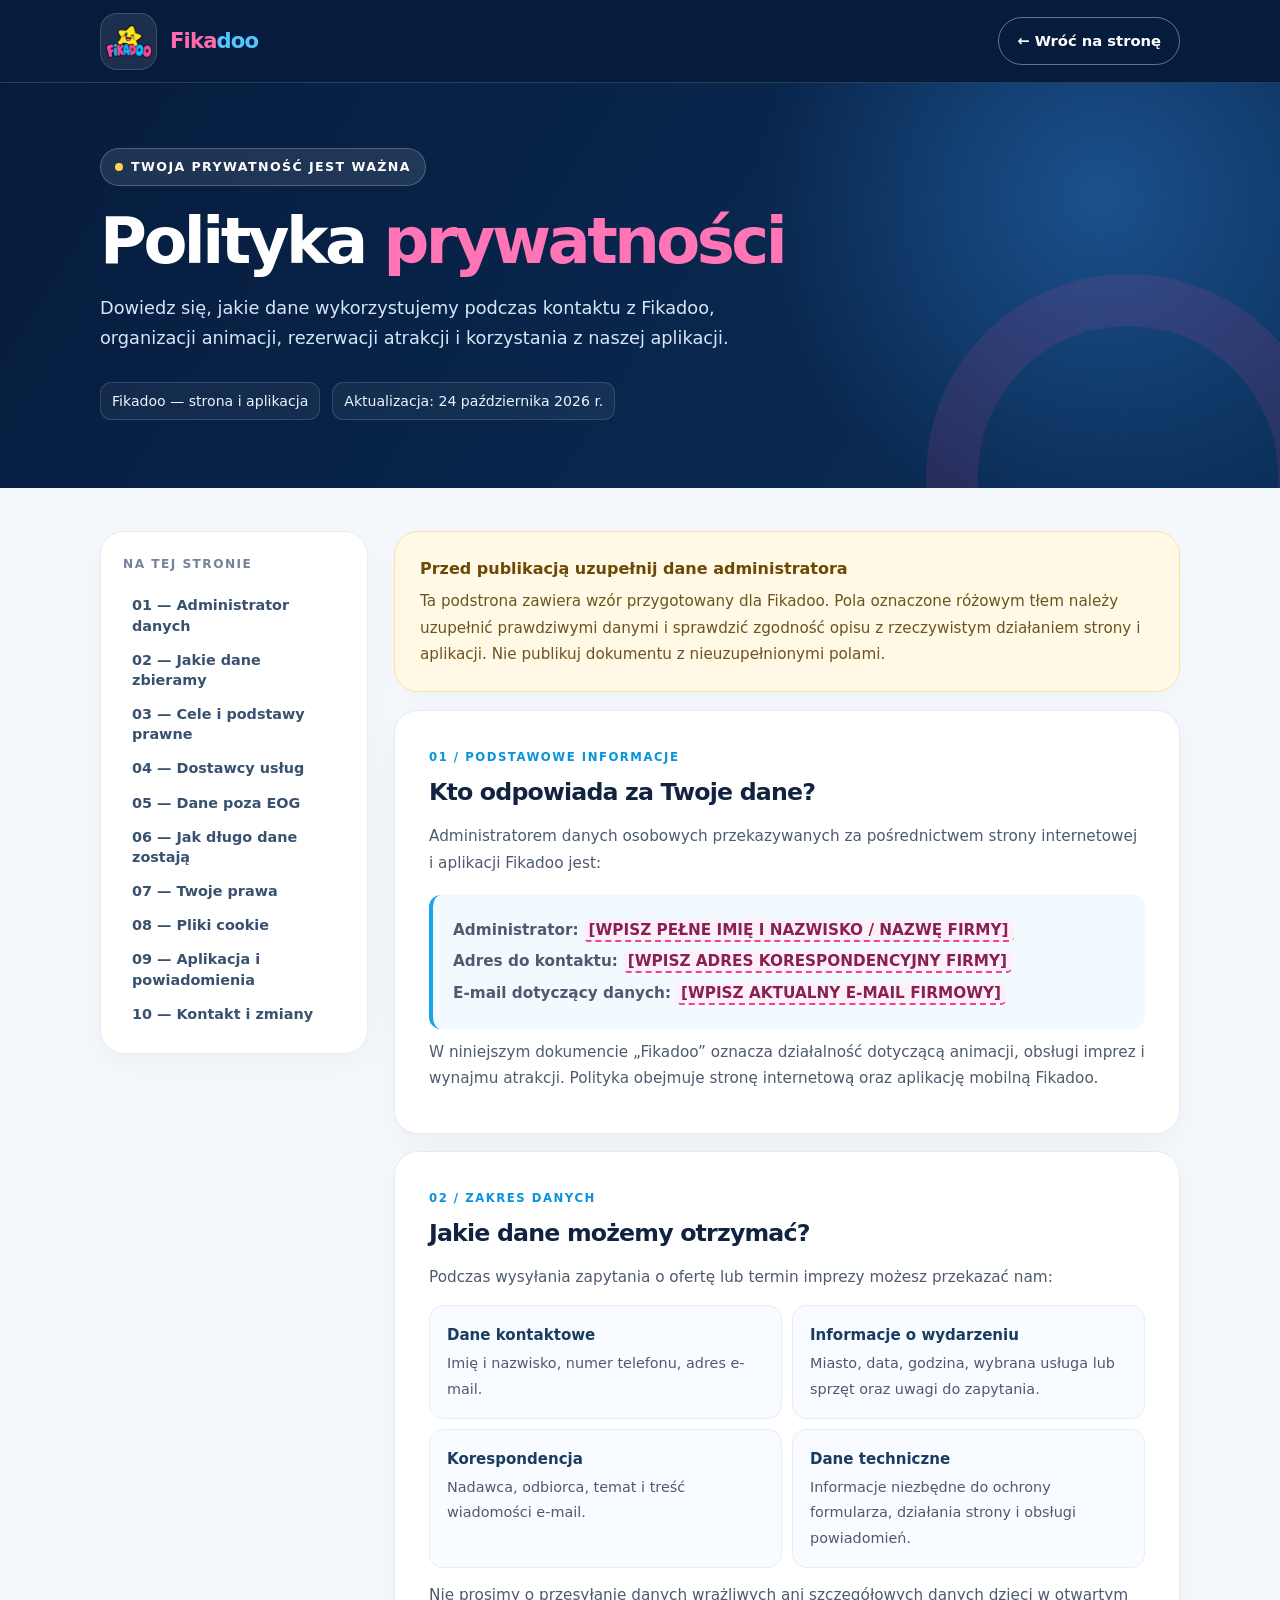
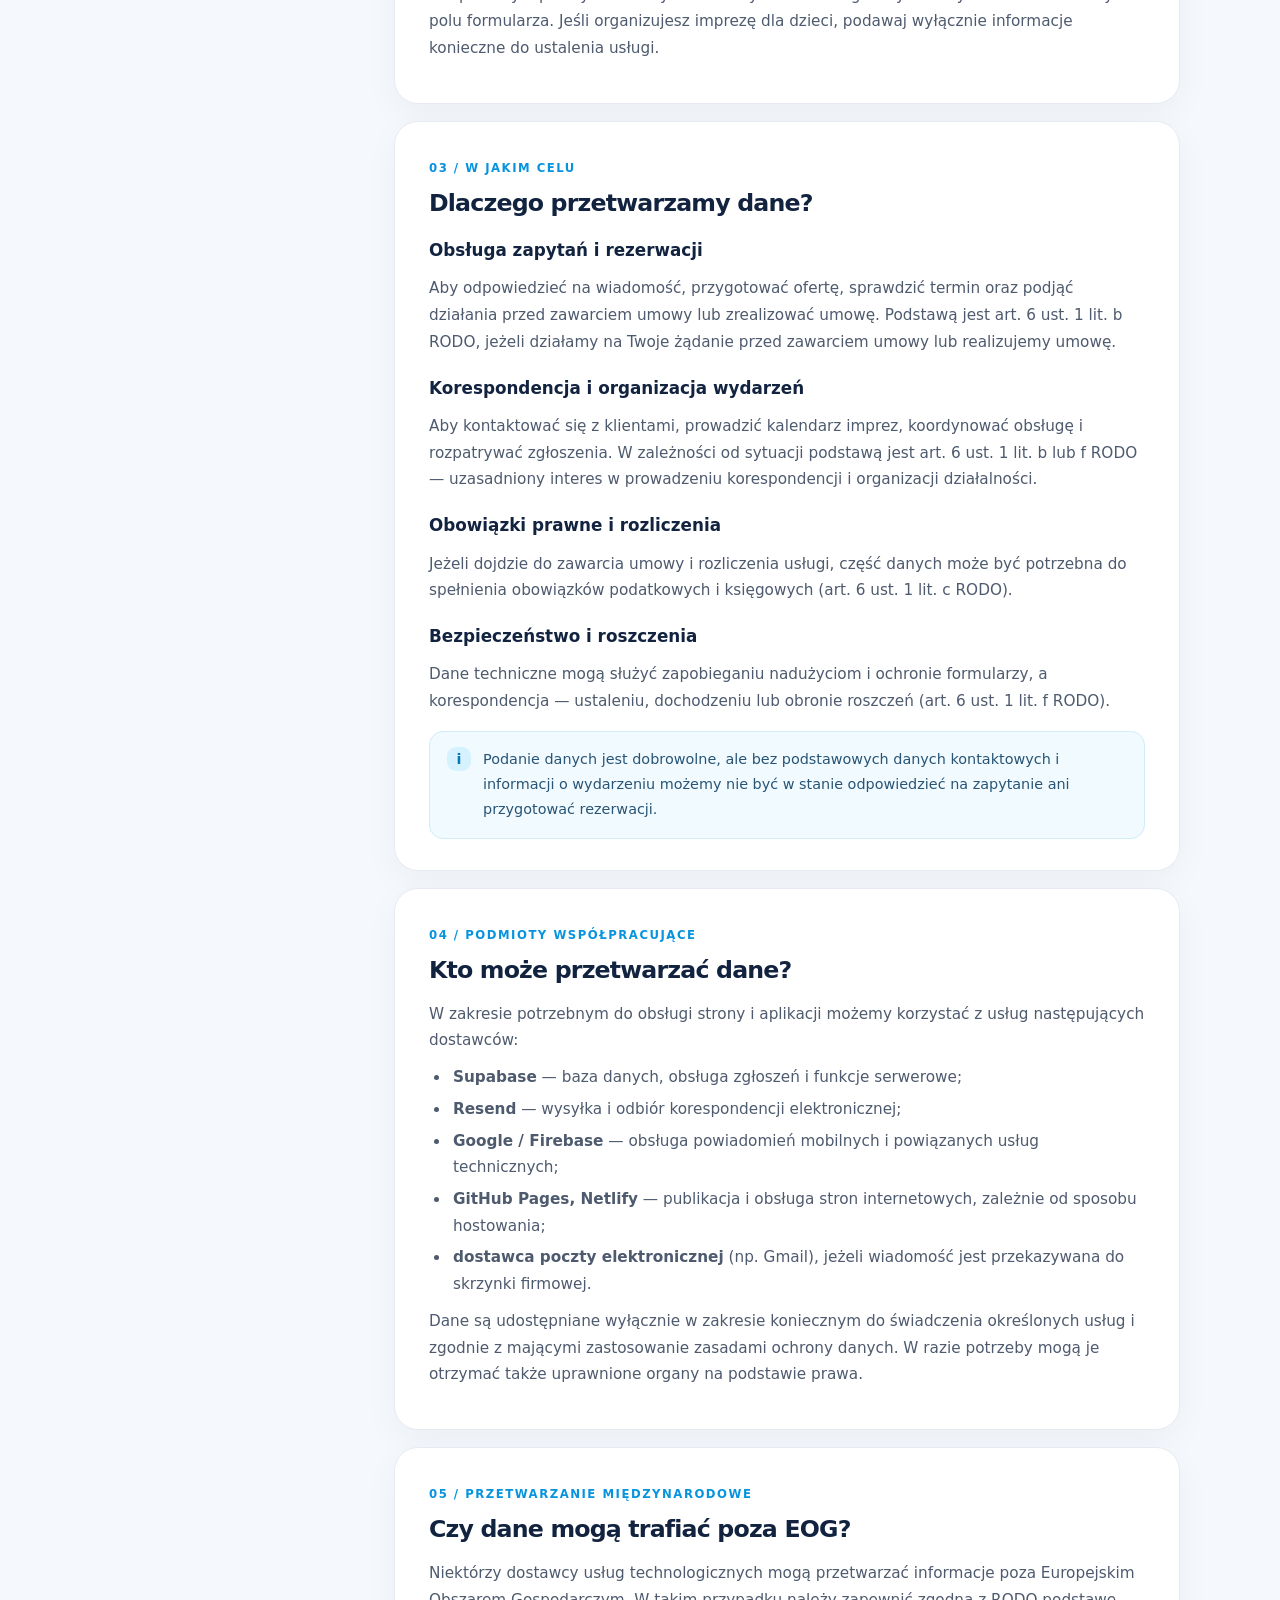
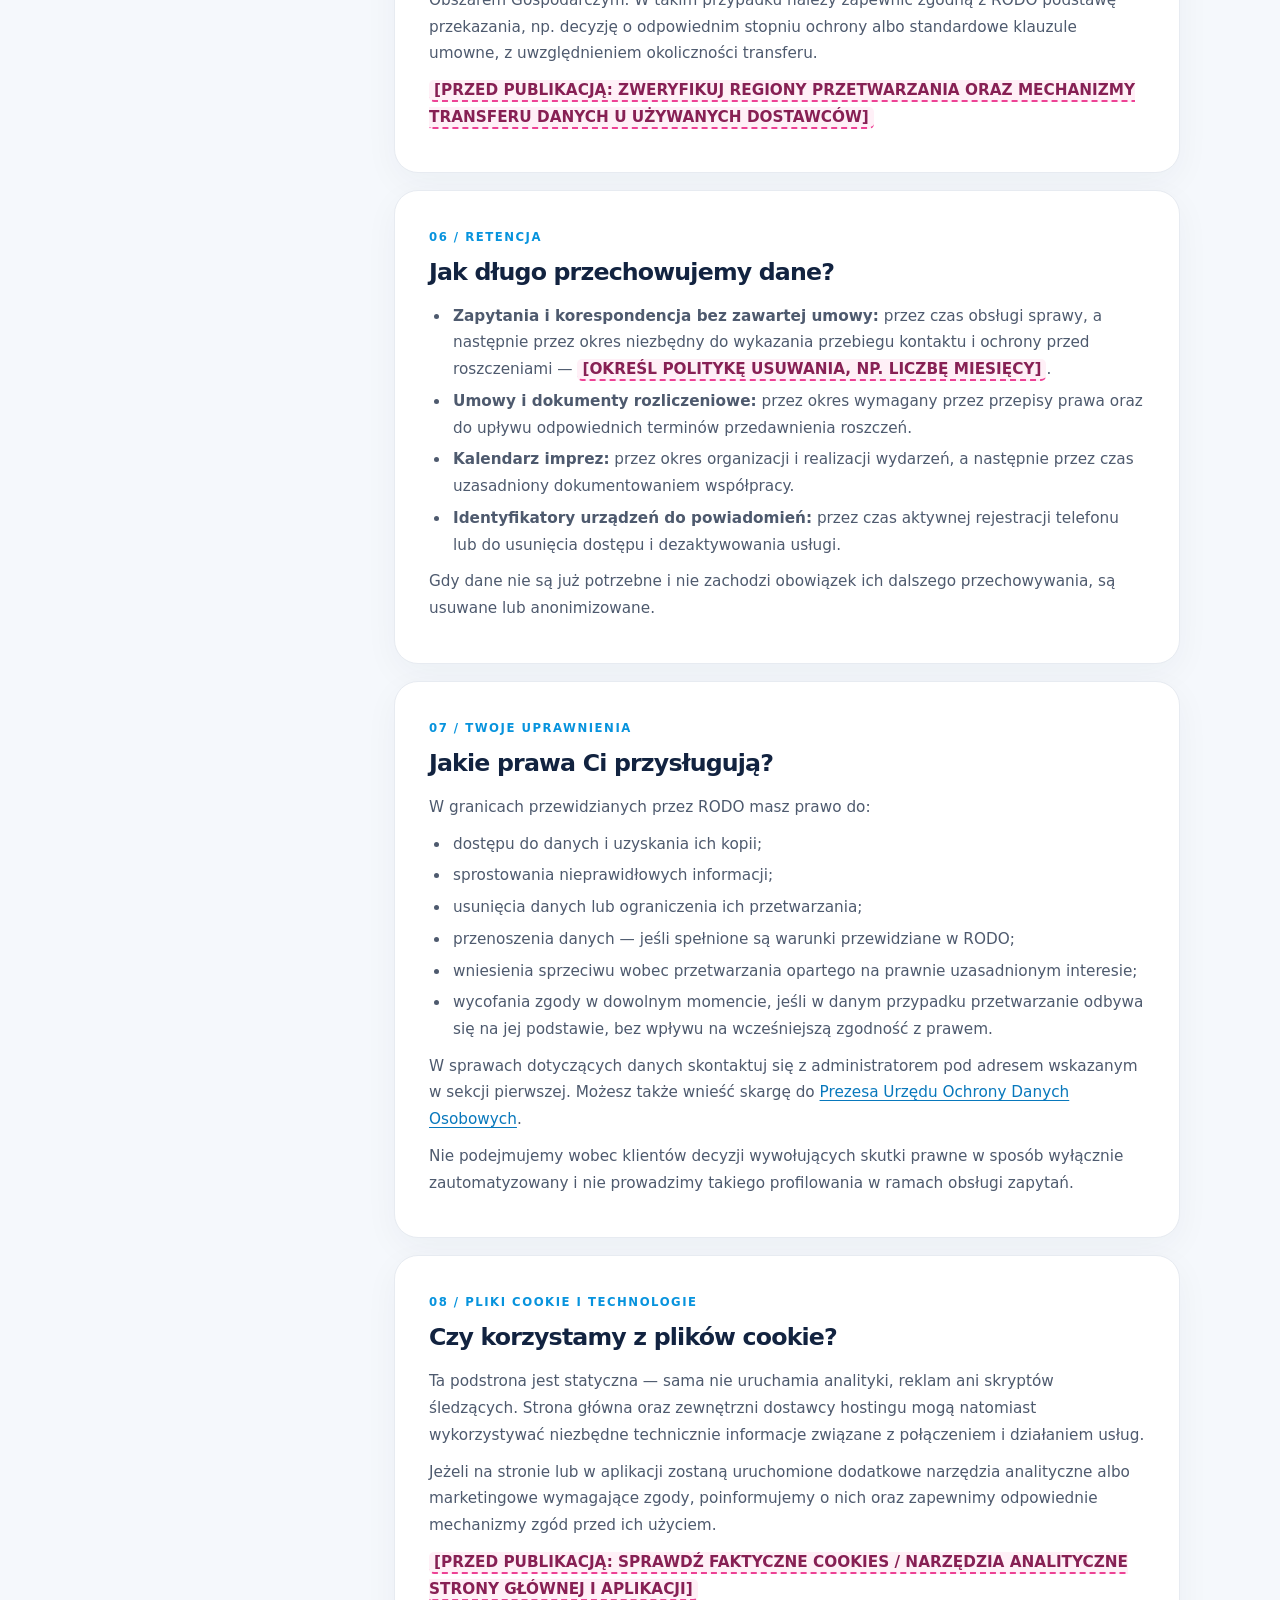
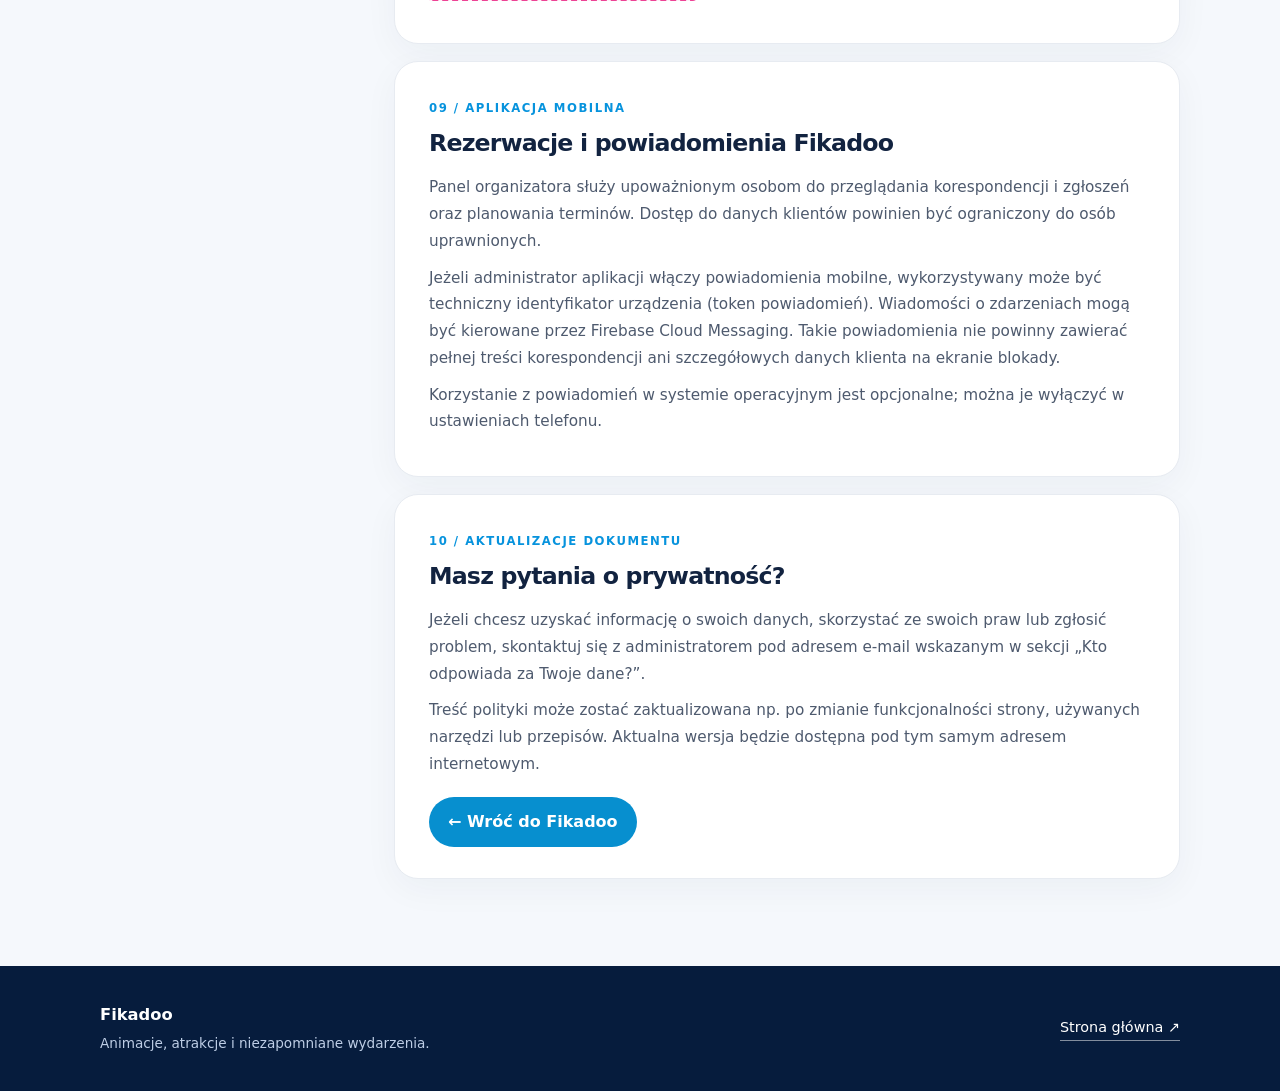
==== site/polityka-prywatnosci.html @ 39a756bd "Add files via upload" ====
<!doctype html>
<html lang="pl">
<head>
  <meta charset="utf-8">
  <meta name="viewport" content="width=device-width, initial-scale=1">
  <meta name="color-scheme" content="light">
  <meta name="theme-color" content="#061c3d">
  <meta name="description" content="Informacje o przetwarzaniu danych osobowych w serwisie i aplikacji Fikadoo: rezerwacje, zapytania, kontakt, poczta oraz prawa klientów.">
  <title>Polityka prywatności | Fikadoo</title>
  <style>
    :root{--navy:#061c3d;--navy2:#0b2e59;--ink:#122340;--muted:#59677f;--blue:#17a6ea;--pink:#ee4295;--yellow:#ffd44f;--sky:#ecf8ff;--line:#e7ebf1;--paper:#fff;--radius:24px;}
    *{box-sizing:border-box}
    html{scroll-behavior:smooth;scroll-padding-top:32px}
    body{margin:0;color:var(--ink);background:#f5f8fc;font-family:Inter,ui-sans-serif,system-ui,-apple-system,"Segoe UI",Roboto,Arial,sans-serif;line-height:1.75;}
    a{color:#0878bc;text-underline-offset:3px}a:focus-visible{outline:3px solid #ffc83a;outline-offset:4px;border-radius:4px}
    .wrap{max-width:1130px;margin:auto;padding:0 25px}
    .sitebar{background:var(--navy);color:#fff;border-bottom:1px solid #ffffff24}
    .sitebar .wrap{min-height:82px;display:flex;align-items:center;justify-content:space-between;gap:16px}
    .brand{display:flex;align-items:center;gap:13px;color:white;text-decoration:none;font-size:1.32rem;font-weight:900;letter-spacing:-.04em}
    .brand .logo-icon{background:#ffffff17;border:1px solid #ffffff25;width:57px;height:57px;display:grid;place-items:center;border-radius:17px;overflow:hidden}
    .brand img{width:56px;height:56px;object-fit:contain;padding:5px}
    .brand strong{font-weight:900}.brand .pink{color:#ff6aaf}.brand .blue{color:#55c5ff}
    .back{padding:10px 18px;border:1px solid #ffffff60;color:white;text-decoration:none;border-radius:999px;font-weight:700;font-size:.92rem;transition:background .2s}
    .back:hover{background:#ffffff1a}
    .hero{background:radial-gradient(circle at 86% 28%,#1b518d 0,transparent 30%),linear-gradient(122deg,var(--navy),var(--navy2));color:white;overflow:hidden;position:relative}
    .hero:after{content:"";width:300px;height:300px;border:52px solid #ed409620;border-radius:50%;position:absolute;right:-50px;bottom:-190px;pointer-events:none}
    .hero .wrap{padding-top:65px;padding-bottom:68px;position:relative;z-index:1}
    .pill{display:inline-flex;align-items:center;gap:8px;border-radius:999px;padding:7px 14px;background:#ffffff1a;color:#fff;border:1px solid #ffffff3a;font-size:.79rem;text-transform:uppercase;letter-spacing:.11em;font-weight:800}
    .pill .dot{width:8px;height:8px;border-radius:50%;background:var(--yellow)}
    h1{font-size:clamp(2.35rem,5vw,4.05rem);line-height:1.08;letter-spacing:-.055em;margin:21px 0 17px;max-width:770px}
    .hero p{font-size:1.11rem;line-height:1.7;max-width:700px;color:#d5e6f9;margin:0}
    .tags{display:flex;flex-wrap:wrap;gap:12px;margin-top:28px;color:#eaf5ff;font-size:.88rem}
    .tags span{padding:6px 11px;background:#ffffff0d;border:1px solid #ffffff23;border-radius:11px}
    .content{display:grid;grid-template-columns:268px minmax(0,1fr);gap:26px;align-items:start;padding-top:43px;padding-bottom:70px}
    .nav{background:white;border:1px solid var(--line);border-radius:var(--radius);padding:22px;position:sticky;top:20px;box-shadow:0 10px 35px #0a2b4d0b}
    .nav-title{font-size:.76rem;letter-spacing:.12em;color:#74829a;font-weight:900;text-transform:uppercase;margin-bottom:13px}
    .nav a{display:block;border-radius:10px;color:#38516f;text-decoration:none;font-size:.90rem;font-weight:650;padding:7px 9px;line-height:1.4}
    .nav a:hover{background:#edf8ff;color:#047fc1}
    .paper{min-width:0}
    .alert{border-radius:var(--radius);background:#fff9e5;border:1px solid #ffe2a1;padding:23px 25px;margin-bottom:18px;box-shadow:0 8px 30px #141f3507}
    .alert b{display:block;margin-bottom:5px;color:#6c4905}
    .alert p{margin:0;color:#6c5420;font-size:.95rem}
    .section{background:white;border:1px solid var(--line);border-radius:var(--radius);padding:31px 34px;margin-bottom:17px;box-shadow:0 10px 35px #0a2b4d0b}
    .num{font-size:.73rem;font-weight:900;letter-spacing:.13em;color:#0793dd;text-transform:uppercase}
    h2{font-size:1.48rem;letter-spacing:-.035em;line-height:1.27;margin:7px 0 16px}
    h3{font-size:1.05rem;margin:18px 0 5px}
    .section p,.section li{font-size:.955rem;color:#4e5a6e}
    .section p{margin:10px 0}
    .section ul{padding-left:21px;margin:10px 0}
    .section li{padding-left:3px;margin:5px 0}
    .ident{background:#f2f9ff;padding:17px 20px;border-left:4px solid var(--blue);border-radius:12px;margin-top:18px}
    .ident p{margin:5px 0}
    .todo{display:inline;border-bottom:2px dashed #ed4295;background:#fff0f7;color:#872054;font-weight:750;padding:1px 5px;border-radius:5px}
    .grid{display:grid;grid-template-columns:repeat(2,1fr);gap:10px;margin:14px 0}
    .minicard{padding:16px 17px;border:1px solid #e8edf5;background:#f8fbff;border-radius:14px}
    .minicard b{display:block;font-size:.94rem;margin-bottom:3px;color:#193c60}.minicard p{margin:0;font-size:.9rem}
    .notice{display:flex;align-items:flex-start;gap:12px;padding:15px 17px;border:1px solid #d0edf9;background:#f0faff;border-radius:14px;margin-top:16px;color:#285475;font-size:.90rem}
    .notice .bullet{width:24px;height:24px;flex:0 0 24px;background:#d6f2ff;color:#0878ba;border-radius:9px;display:grid;place-items:center;font-weight:800}
    .faq{font-weight:800;color:var(--navy)}
    .foot{background:var(--navy);color:#dae9ff;padding:35px 0}
    .foot .wrap{display:flex;align-items:center;justify-content:space-between;gap:20px;flex-wrap:wrap}
    .foot strong{color:white;font-size:1.02rem}.foot p{margin:3px 0 0;font-size:.85rem;opacity:.87}.foot a{color:white;text-decoration:none;border-bottom:1px solid #ffffff80;font-size:.9rem}
    @media(max-width:850px){.content{grid-template-columns:1fr;gap:16px;padding-top:24px}.nav{position:static}.nav a{display:inline-block;padding:6px 11px;margin:1px;background:#f2f7fd}.nav-title{margin-bottom:9px}}
    @media(max-width:560px){.wrap{padding:0 16px}.sitebar .wrap{min-height:70px}.brand{font-size:1.07rem}.brand .logo-icon{width:47px;height:47px}.brand img{width:47px;height:47px}.back{padding:8px 12px;font-size:.8rem}.hero .wrap{padding-top:47px;padding-bottom:49px}.hero p{font-size:1rem}.content{padding-bottom:40px}.section{padding:23px 21px;border-radius:19px}.alert{padding:20px}.grid{grid-template-columns:1fr}h2{font-size:1.32rem}}
    @media print{.sitebar,.nav,.back,.tags,.alert{display:none!important}.hero{color:#122340;background:white}.hero p{color:#4e5a6e}.hero .wrap{padding:5px 0 14px}.content{display:block;padding:0}.section{box-shadow:none;break-inside:avoid;border-color:#ddd;margin-bottom:10px}.wrap{max-width:100%;padding:0}a{color:#124e77}.foot{color:#333;background:#fff}}
    @media(prefers-reduced-motion:reduce){html{scroll-behavior:auto}*{transition:none!important}}
  </style>
</head>
<body>
  <header class="sitebar">
    <div class="wrap">
      <a class="brand" href="./index.html" aria-label="Fikadoo — strona główna">
        <span class="logo-icon"><img src="[data-uri]" alt=""></span>
        <strong><span class="pink">Fika</span><span class="blue">doo</span></strong>
      </a>
      <a class="back" href="./index.html">← Wróć na stronę</a>
    </div>
  </header>
  <main>
    <div class="hero"><div class="wrap">
      <span class="pill"><span class="dot"></span> Twoja prywatność jest ważna</span>
      <h1>Polityka <span style="color:#ff75b6">prywatności</span></h1>
      <p>Dowiedz się, jakie dane wykorzystujemy podczas kontaktu z Fikadoo, organizacji animacji, rezerwacji atrakcji i korzystania z naszej aplikacji.</p>
      <div class="tags"><span>Fikadoo — strona i aplikacja</span><span>Aktualizacja: 24 października 2026 r.</span></div>
    </div></div>
    <div class="wrap content">
      <aside class="nav" aria-label="Spis treści">
        <div class="nav-title">Na tej stronie</div>
        <a href="#administrator">01 — Administrator danych</a>
        <a href="#zakres">02 — Jakie dane zbieramy</a>
        <a href="#cele">03 — Cele i podstawy prawne</a>
        <a href="#odbiorcy">04 — Dostawcy usług</a>
        <a href="#transfery">05 — Dane poza EOG</a>
        <a href="#okres">06 — Jak długo dane zostają</a>
        <a href="#prawa">07 — Twoje prawa</a>
        <a href="#cookies">08 — Pliki cookie</a>
        <a href="#aplikacja">09 — Aplikacja i powiadomienia</a>
        <a href="#kontakt">10 — Kontakt i zmiany</a>
      </aside>
      <div class="paper">
        <div class="alert" role="note"><b>Przed publikacją uzupełnij dane administratora</b><p>Ta podstrona zawiera wzór przygotowany dla Fikadoo. Pola oznaczone różowym tłem należy uzupełnić prawdziwymi danymi i sprawdzić zgodność opisu z rzeczywistym działaniem strony i aplikacji. Nie publikuj dokumentu z nieuzupełnionymi polami.</p></div>
        <section class="section" id="administrator"><span class="num">01 / Podstawowe informacje</span><h2>Kto odpowiada za Twoje dane?</h2>
          <p>Administratorem danych osobowych przekazywanych za pośrednictwem strony internetowej i aplikacji Fikadoo jest:</p>
          <div class="ident"><p><strong>Administrator:</strong> <span class="todo">[WPISZ PEŁNE IMIĘ I NAZWISKO / NAZWĘ FIRMY]</span></p>
          <p><strong>Adres do kontaktu:</strong> <span class="todo">[WPISZ ADRES KORESPONDENCYJNY FIRMY]</span></p>
          <p><strong>E-mail dotyczący danych:</strong> <span class="todo">[WPISZ AKTUALNY E-MAIL FIRMOWY]</span></p></div>
          <p>W niniejszym dokumencie „Fikadoo” oznacza działalność dotyczącą animacji, obsługi imprez i wynajmu atrakcji. Polityka obejmuje stronę internetową oraz aplikację mobilną Fikadoo.</p>
        </section>
        <section class="section" id="zakres"><span class="num">02 / Zakres danych</span><h2>Jakie dane możemy otrzymać?</h2>
          <p>Podczas wysyłania zapytania o ofertę lub termin imprezy możesz przekazać nam:</p>
          <div class="grid">
            <div class="minicard"><b>Dane kontaktowe</b><p>Imię i nazwisko, numer telefonu, adres e-mail.</p></div>
            <div class="minicard"><b>Informacje o wydarzeniu</b><p>Miasto, data, godzina, wybrana usługa lub sprzęt oraz uwagi do zapytania.</p></div>
            <div class="minicard"><b>Korespondencja</b><p>Nadawca, odbiorca, temat i treść wiadomości e-mail.</p></div>
            <div class="minicard"><b>Dane techniczne</b><p>Informacje niezbędne do ochrony formularza, działania strony i obsługi powiadomień.</p></div>
          </div>
          <p>Nie prosimy o przesyłanie danych wrażliwych ani szczegółowych danych dzieci w otwartym polu formularza. Jeśli organizujesz imprezę dla dzieci, podawaj wyłącznie informacje konieczne do ustalenia usługi.</p>
        </section>
        <section class="section" id="cele"><span class="num">03 / W jakim celu</span><h2>Dlaczego przetwarzamy dane?</h2>
          <h3>Obsługa zapytań i rezerwacji</h3>
          <p>Aby odpowiedzieć na wiadomość, przygotować ofertę, sprawdzić termin oraz podjąć działania przed zawarciem umowy lub zrealizować umowę. Podstawą jest art. 6 ust. 1 lit. b RODO, jeżeli działamy na Twoje żądanie przed zawarciem umowy lub realizujemy umowę.</p>
          <h3>Korespondencja i organizacja wydarzeń</h3>
          <p>Aby kontaktować się z klientami, prowadzić kalendarz imprez, koordynować obsługę i rozpatrywać zgłoszenia. W zależności od sytuacji podstawą jest art. 6 ust. 1 lit. b lub f RODO — uzasadniony interes w prowadzeniu korespondencji i organizacji działalności.</p>
          <h3>Obowiązki prawne i rozliczenia</h3>
          <p>Jeżeli dojdzie do zawarcia umowy i rozliczenia usługi, część danych może być potrzebna do spełnienia obowiązków podatkowych i księgowych (art. 6 ust. 1 lit. c RODO).</p>
          <h3>Bezpieczeństwo i roszczenia</h3>
          <p>Dane techniczne mogą służyć zapobieganiu nadużyciom i ochronie formularzy, a korespondencja — ustaleniu, dochodzeniu lub obronie roszczeń (art. 6 ust. 1 lit. f RODO).</p>
          <div class="notice"><span class="bullet">i</span><span>Podanie danych jest dobrowolne, ale bez podstawowych danych kontaktowych i informacji o wydarzeniu możemy nie być w stanie odpowiedzieć na zapytanie ani przygotować rezerwacji.</span></div>
        </section>
        <section class="section" id="odbiorcy"><span class="num">04 / Podmioty współpracujące</span><h2>Kto może przetwarzać dane?</h2>
          <p>W zakresie potrzebnym do obsługi strony i aplikacji możemy korzystać z usług następujących dostawców:</p>
          <ul>
            <li><strong>Supabase</strong> — baza danych, obsługa zgłoszeń i funkcje serwerowe;</li>
            <li><strong>Resend</strong> — wysyłka i odbiór korespondencji elektronicznej;</li>
            <li><strong>Google / Firebase</strong> — obsługa powiadomień mobilnych i powiązanych usług technicznych;</li>
            <li><strong>GitHub Pages, Netlify</strong> — publikacja i obsługa stron internetowych, zależnie od sposobu hostowania;</li>
            <li><strong>dostawca poczty elektronicznej</strong> (np. Gmail), jeżeli wiadomość jest przekazywana do skrzynki firmowej.</li>
          </ul>
          <p>Dane są udostępniane wyłącznie w zakresie koniecznym do świadczenia określonych usług i zgodnie z mającymi zastosowanie zasadami ochrony danych. W razie potrzeby mogą je otrzymać także uprawnione organy na podstawie prawa.</p>
        </section>
        <section class="section" id="transfery"><span class="num">05 / Przetwarzanie międzynarodowe</span><h2>Czy dane mogą trafiać poza EOG?</h2>
          <p>Niektórzy dostawcy usług technologicznych mogą przetwarzać informacje poza Europejskim Obszarem Gospodarczym. W takim przypadku należy zapewnić zgodną z RODO podstawę przekazania, np. decyzję o odpowiednim stopniu ochrony albo standardowe klauzule umowne, z uwzględnieniem okoliczności transferu.</p>
          <p><span class="todo">[PRZED PUBLIKACJĄ: ZWERYFIKUJ REGIONY PRZETWARZANIA ORAZ MECHANIZMY TRANSFERU DANYCH U UŻYWANYCH DOSTAWCÓW]</span></p>
        </section>
        <section class="section" id="okres"><span class="num">06 / Retencja</span><h2>Jak długo przechowujemy dane?</h2>
          <ul>
            <li><strong>Zapytania i korespondencja bez zawartej umowy:</strong> przez czas obsługi sprawy, a następnie przez okres niezbędny do wykazania przebiegu kontaktu i ochrony przed roszczeniami — <span class="todo">[OKREŚL POLITYKĘ USUWANIA, NP. LICZBĘ MIESIĘCY]</span>.</li>
            <li><strong>Umowy i dokumenty rozliczeniowe:</strong> przez okres wymagany przez przepisy prawa oraz do upływu odpowiednich terminów przedawnienia roszczeń.</li>
            <li><strong>Kalendarz imprez:</strong> przez okres organizacji i realizacji wydarzeń, a następnie przez czas uzasadniony dokumentowaniem współpracy.</li>
            <li><strong>Identyfikatory urządzeń do powiadomień:</strong> przez czas aktywnej rejestracji telefonu lub do usunięcia dostępu i dezaktywowania usługi.</li>
          </ul>
          <p>Gdy dane nie są już potrzebne i nie zachodzi obowiązek ich dalszego przechowywania, są usuwane lub anonimizowane.</p>
        </section>
        <section class="section" id="prawa"><span class="num">07 / Twoje uprawnienia</span><h2>Jakie prawa Ci przysługują?</h2>
          <p>W granicach przewidzianych przez RODO masz prawo do:</p>
          <ul>
            <li>dostępu do danych i uzyskania ich kopii;</li>
            <li>sprostowania nieprawidłowych informacji;</li>
            <li>usunięcia danych lub ograniczenia ich przetwarzania;</li>
            <li>przenoszenia danych — jeśli spełnione są warunki przewidziane w RODO;</li>
            <li>wniesienia sprzeciwu wobec przetwarzania opartego na prawnie uzasadnionym interesie;</li>
            <li>wycofania zgody w dowolnym momencie, jeśli w danym przypadku przetwarzanie odbywa się na jej podstawie, bez wpływu na wcześniejszą zgodność z prawem.</li>
          </ul>
          <p>W sprawach dotyczących danych skontaktuj się z administratorem pod adresem wskazanym w sekcji pierwszej. Możesz także wnieść skargę do <a href="https://uodo.gov.pl/" target="_blank" rel="noopener noreferrer">Prezesa Urzędu Ochrony Danych Osobowych</a>.</p>
          <p>Nie podejmujemy wobec klientów decyzji wywołujących skutki prawne w sposób wyłącznie zautomatyzowany i nie prowadzimy takiego profilowania w ramach obsługi zapytań.</p>
        </section>
        <section class="section" id="cookies"><span class="num">08 / Pliki cookie i technologie</span><h2>Czy korzystamy z plików cookie?</h2>
          <p>Ta podstrona jest statyczna — sama nie uruchamia analityki, reklam ani skryptów śledzących. Strona główna oraz zewnętrzni dostawcy hostingu mogą natomiast wykorzystywać niezbędne technicznie informacje związane z połączeniem i działaniem usług.</p>
          <p>Jeżeli na stronie lub w aplikacji zostaną uruchomione dodatkowe narzędzia analityczne albo marketingowe wymagające zgody, poinformujemy o nich oraz zapewnimy odpowiednie mechanizmy zgód przed ich użyciem.</p>
          <p><span class="todo">[PRZED PUBLIKACJĄ: SPRAWDŹ FAKTYCZNE COOKIES / NARZĘDZIA ANALITYCZNE STRONY GŁÓWNEJ I APLIKACJI]</span></p>
        </section>
        <section class="section" id="aplikacja"><span class="num">09 / Aplikacja mobilna</span><h2>Rezerwacje i powiadomienia Fikadoo</h2>
          <p>Panel organizatora służy upoważnionym osobom do przeglądania korespondencji i zgłoszeń oraz planowania terminów. Dostęp do danych klientów powinien być ograniczony do osób uprawnionych.</p>
          <p>Jeżeli administrator aplikacji włączy powiadomienia mobilne, wykorzystywany może być techniczny identyfikator urządzenia (token powiadomień). Wiadomości o zdarzeniach mogą być kierowane przez Firebase Cloud Messaging. Takie powiadomienia nie powinny zawierać pełnej treści korespondencji ani szczegółowych danych klienta na ekranie blokady.</p>
          <p>Korzystanie z powiadomień w systemie operacyjnym jest opcjonalne; można je wyłączyć w ustawieniach telefonu.</p>
        </section>
        <section class="section" id="kontakt"><span class="num">10 / Aktualizacje dokumentu</span><h2>Masz pytania o prywatność?</h2>
          <p>Jeżeli chcesz uzyskać informację o swoich danych, skorzystać ze swoich praw lub zgłosić problem, skontaktuj się z administratorem pod adresem e-mail wskazanym w sekcji „Kto odpowiada za Twoje dane?”.</p>
          <p>Treść polityki może zostać zaktualizowana np. po zmianie funkcjonalności strony, używanych narzędzi lub przepisów. Aktualna wersja będzie dostępna pod tym samym adresem internetowym.</p>
          <a href="./index.html" style="display:inline-block;margin-top:9px;padding:11px 19px;background:#078fcf;border-radius:999px;color:white;font-weight:750;text-decoration:none">← Wróć do Fikadoo</a>
        </section>
      </div>
    </div>
  </main>
  <footer class="foot"><div class="wrap"><div><strong>Fikadoo</strong><p>Animacje, atrakcje i niezapomniane wydarzenia.</p></div><a href="./index.html">Strona główna ↗</a></div></footer>
</body>
</html>
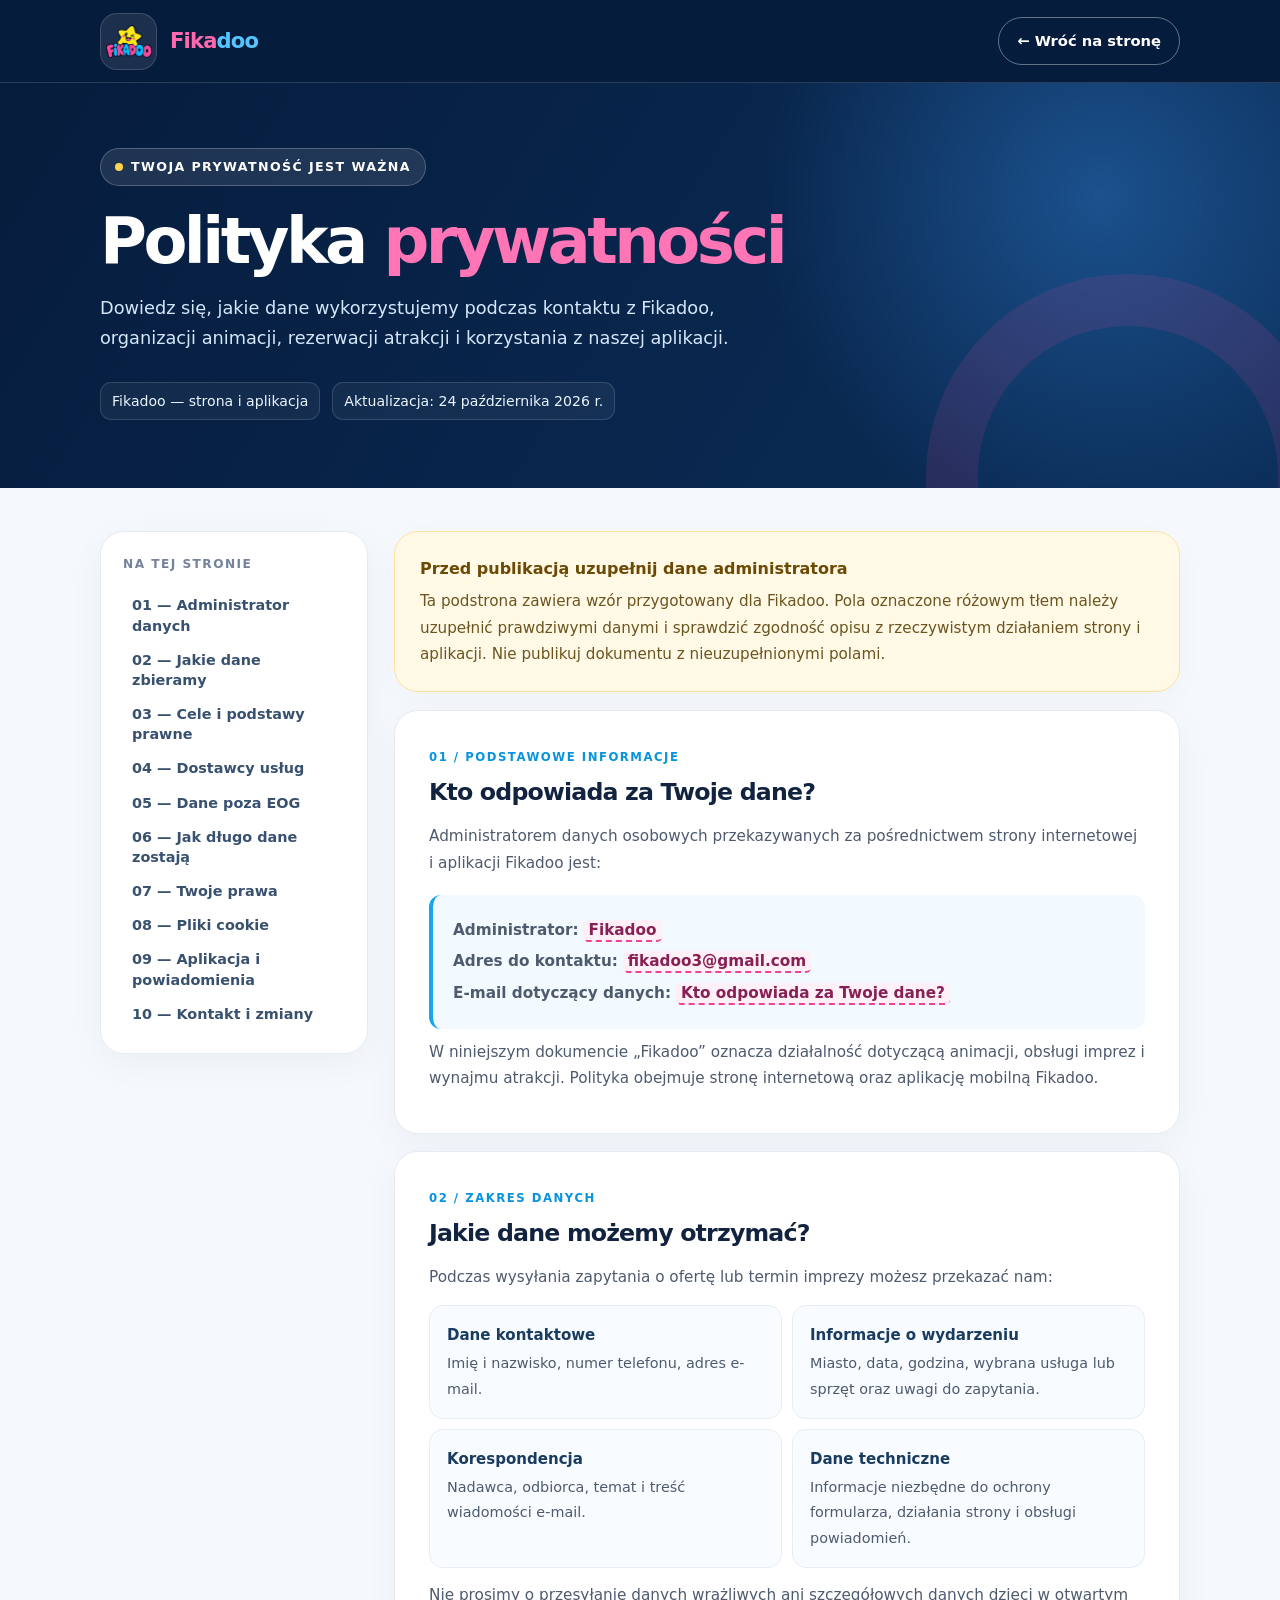
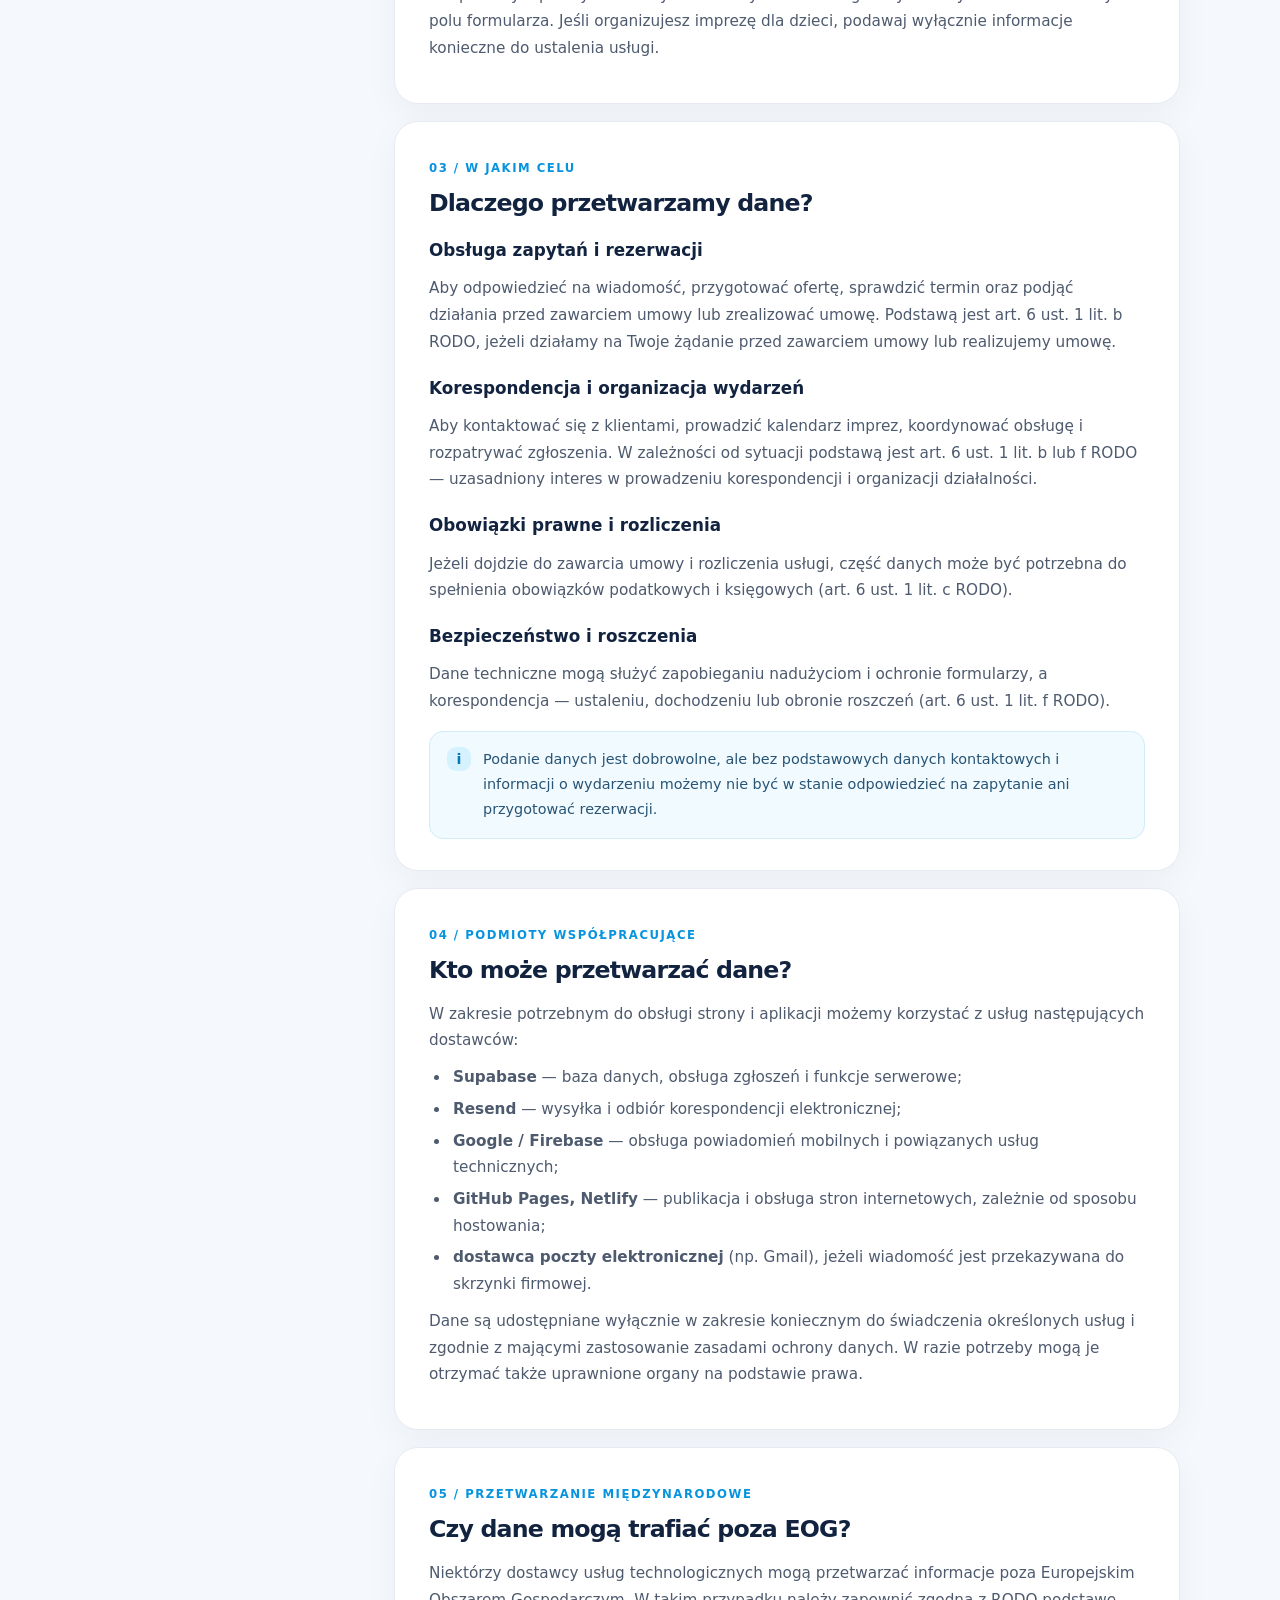
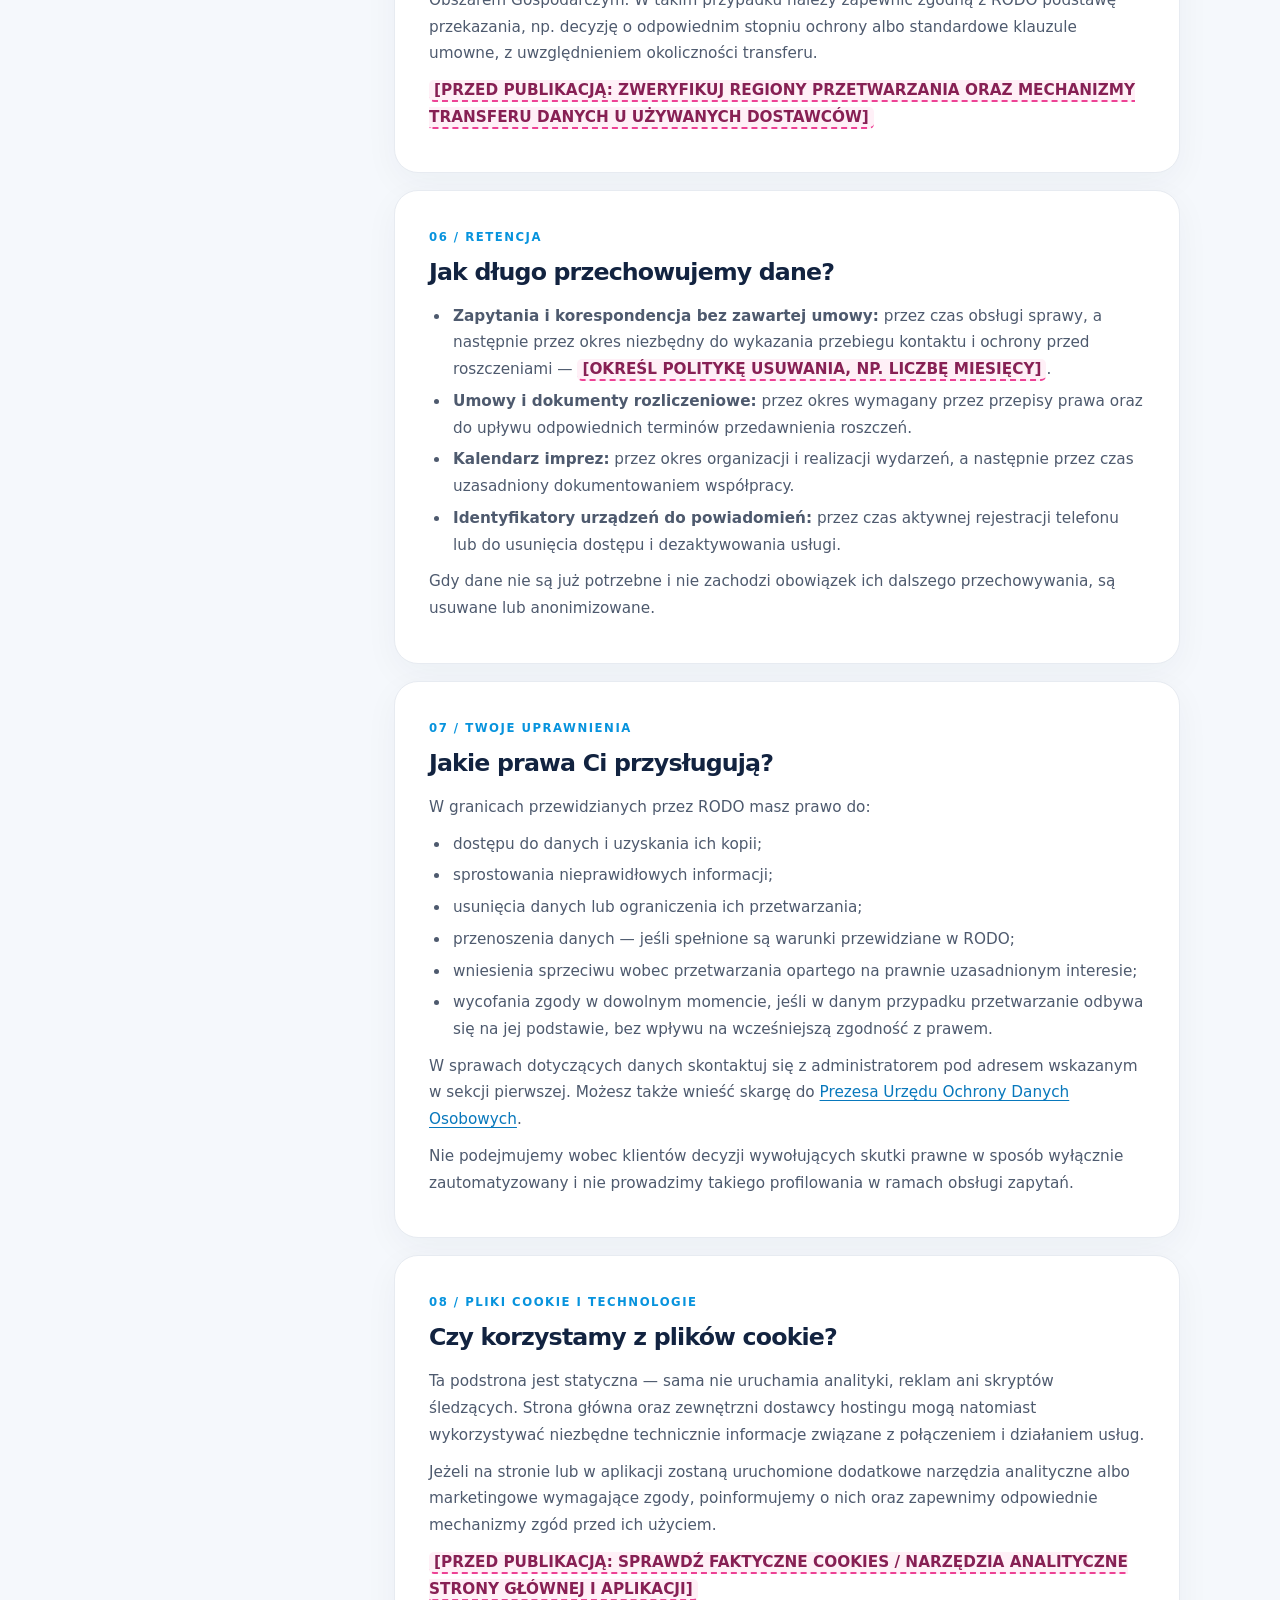
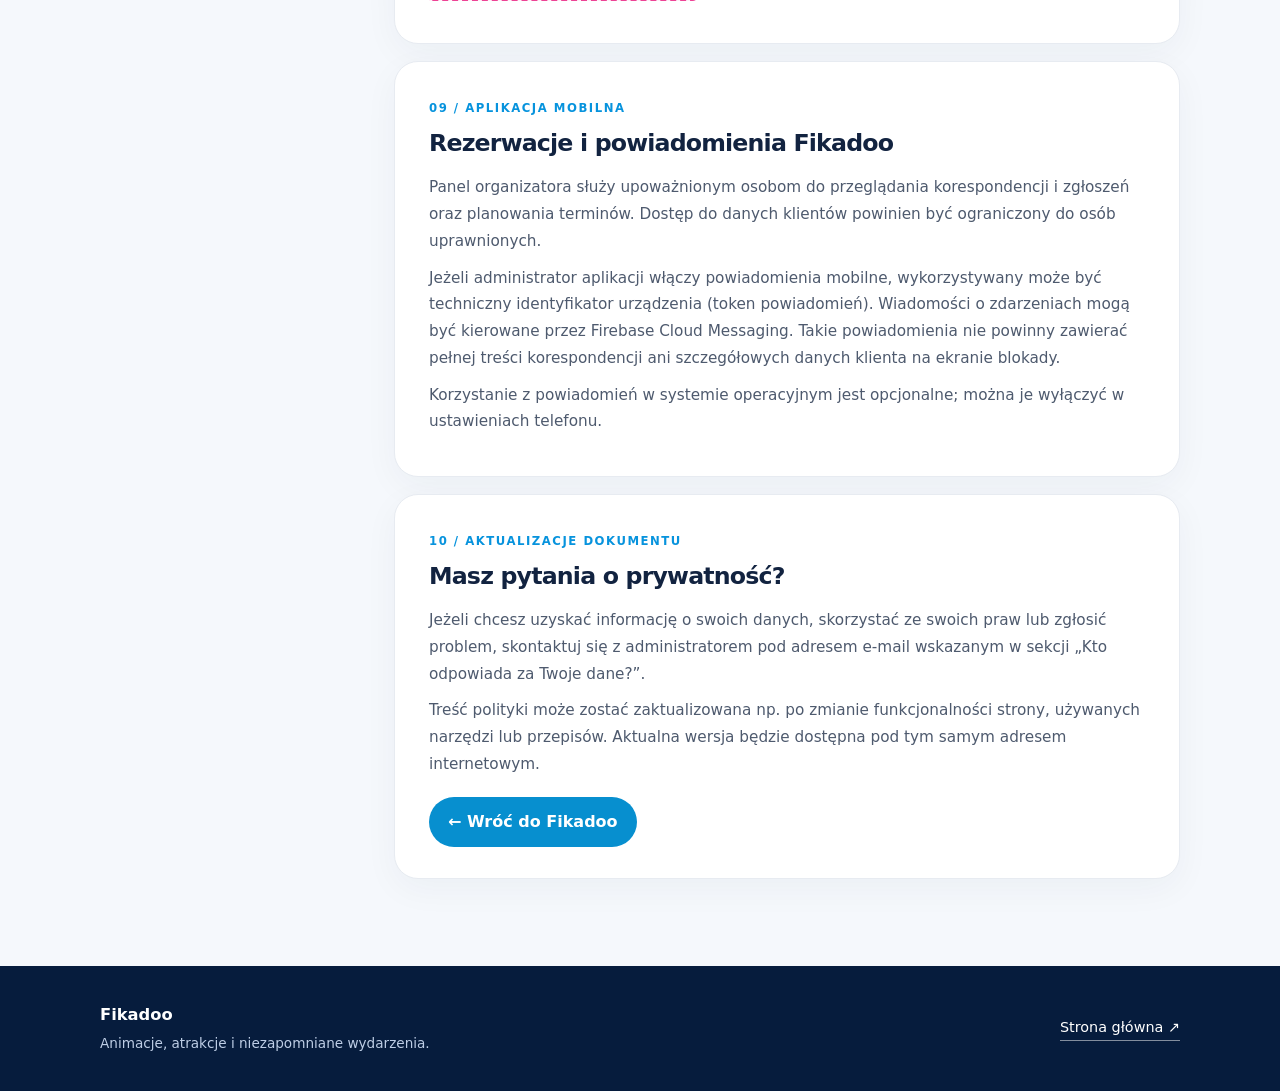
==== commit 49c13ca1: "Update polityka-prywatnosci.html" ====
--- a/site/polityka-prywatnosci.html
+++ b/site/polityka-prywatnosci.html
@@ -101,9 +101,9 @@
         <div class="alert" role="note"><b>Przed publikacją uzupełnij dane administratora</b><p>Ta podstrona zawiera wzór przygotowany dla Fikadoo. Pola oznaczone różowym tłem należy uzupełnić prawdziwymi danymi i sprawdzić zgodność opisu z rzeczywistym działaniem strony i aplikacji. Nie publikuj dokumentu z nieuzupełnionymi polami.</p></div>
         <section class="section" id="administrator"><span class="num">01 / Podstawowe informacje</span><h2>Kto odpowiada za Twoje dane?</h2>
           <p>Administratorem danych osobowych przekazywanych za pośrednictwem strony internetowej i aplikacji Fikadoo jest:</p>
-          <div class="ident"><p><strong>Administrator:</strong> <span class="todo">[WPISZ PEŁNE IMIĘ I NAZWISKO / NAZWĘ FIRMY]</span></p>
-          <p><strong>Adres do kontaktu:</strong> <span class="todo">[WPISZ ADRES KORESPONDENCYJNY FIRMY]</span></p>
-          <p><strong>E-mail dotyczący danych:</strong> <span class="todo">[WPISZ AKTUALNY E-MAIL FIRMOWY]</span></p></div>
+          <div class="ident"><p><strong>Administrator:</strong> <span class="todo">Fikadoo</span></p>
+          <p><strong>Adres do kontaktu:</strong> <span class="todo">fikadoo3@gmail.com</span></p>
+          <p><strong>E-mail dotyczący danych:</strong> <span class="todo">Kto odpowiada za Twoje dane?</span></p></div>
           <p>W niniejszym dokumencie „Fikadoo” oznacza działalność dotyczącą animacji, obsługi imprez i wynajmu atrakcji. Polityka obejmuje stronę internetową oraz aplikację mobilną Fikadoo.</p>
         </section>
         <section class="section" id="zakres"><span class="num">02 / Zakres danych</span><h2>Jakie dane możemy otrzymać?</h2>
